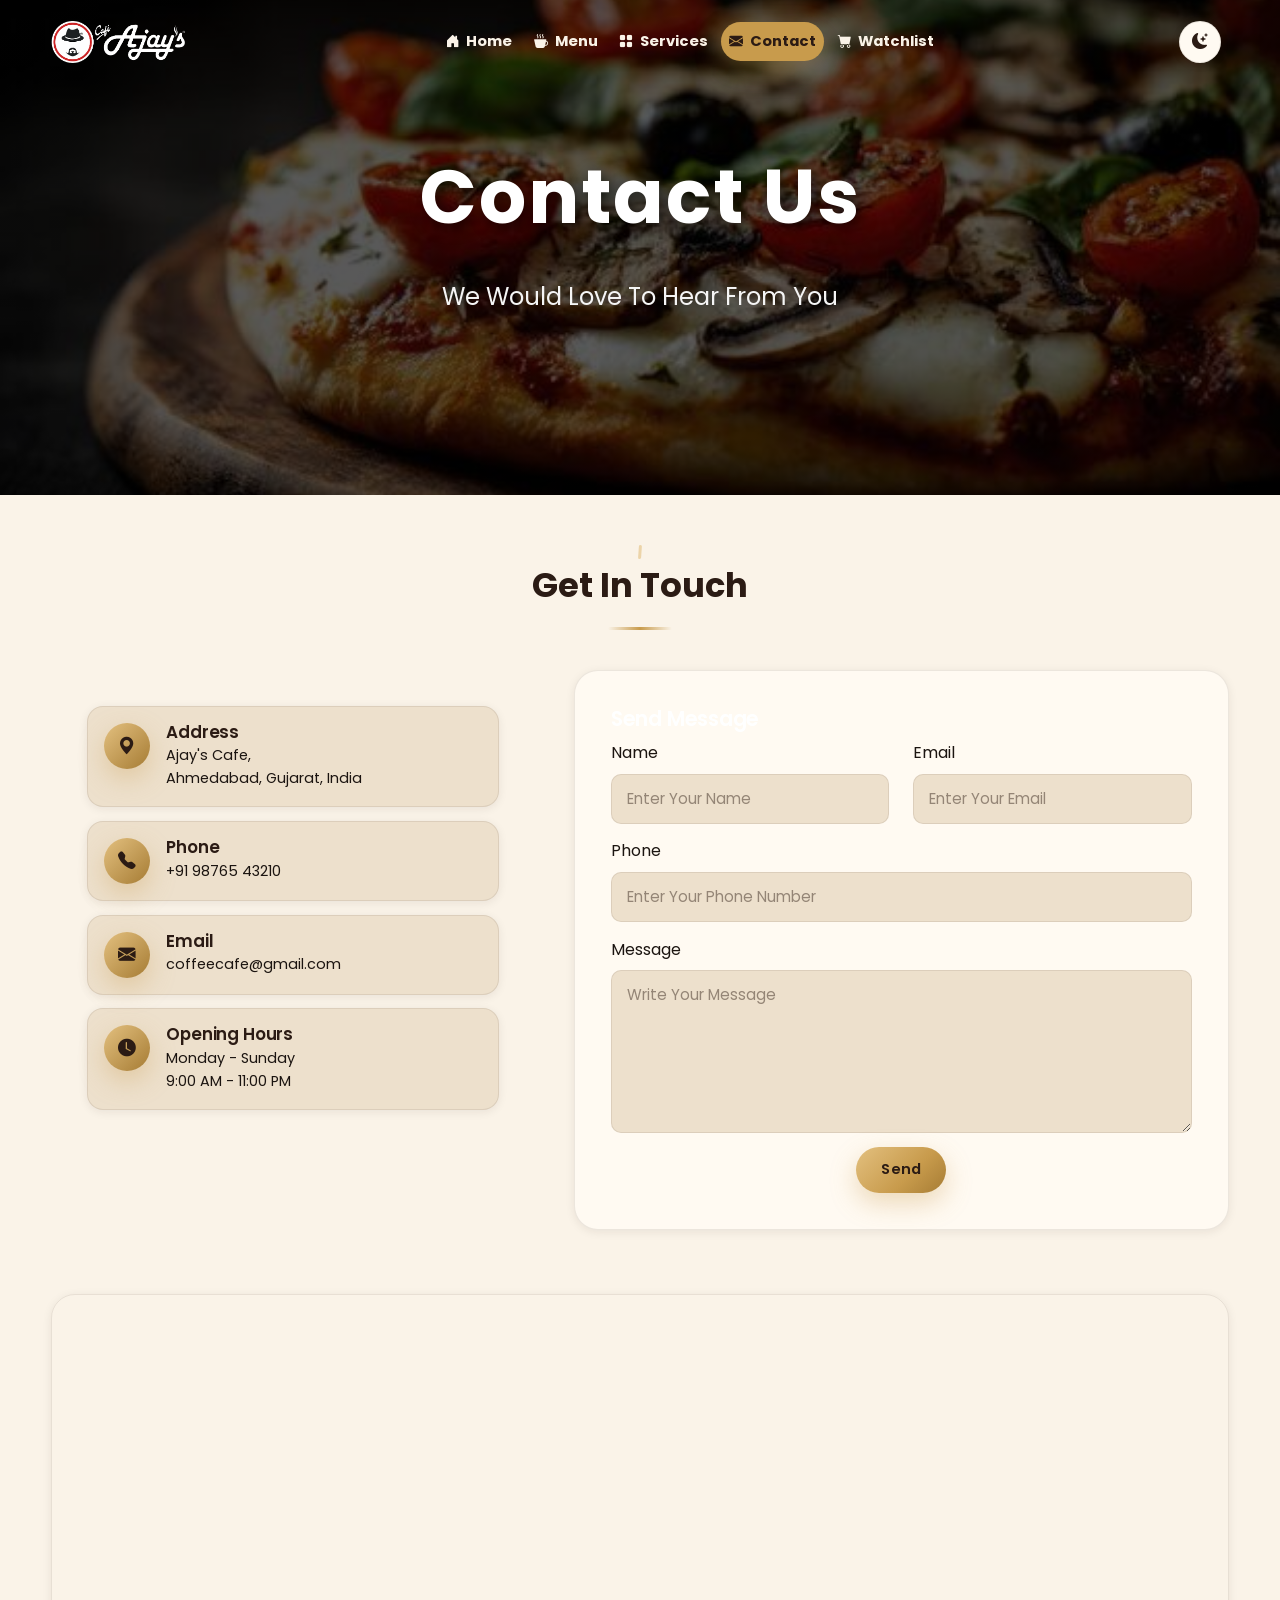
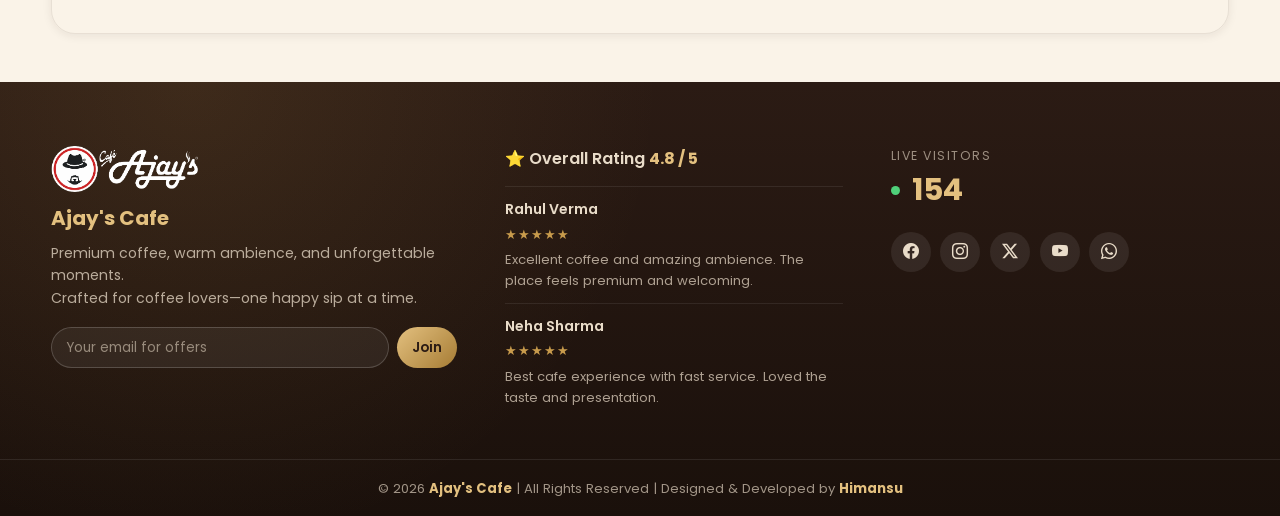
==== public/contact.html @ 46a24e61 "Add Ajays Cafe frontend" ====
<!doctype html>
<html lang="en">
  <head>
    <meta charset="UTF-8" />
    <meta name="viewport" content="width=device-width, initial-scale=1.0" />

    <title>Ajay's Cafe Contact</title>
    <link rel="icon" type="image/png" href="img/logo2.jpg" />

    <!-- Bootstrap CSS -->
    <link
      href="https://cdn.jsdelivr.net/npm/bootstrap@5.3.3/dist/css/bootstrap.min.css"
      rel="stylesheet"
    />

    <link rel="stylesheet" href="assets/style.css" />

    <!-- Google Font -->
    <link
      href="https://fonts.googleapis.com/css2?family=Poppins:wght@300;400;500;600;700&display=swap"
      rel="stylesheet"
    />

    <!-- Bootstrap Icons -->
    <link
      rel="stylesheet"
      href="https://cdn.jsdelivr.net/npm/bootstrap-icons@1.11.3/font/bootstrap-icons.min.css"
    />
    <style>
      /* Hero Section */

      .contact-hero {
        width: 100%;
        height: 55vh;
        background:
          linear-gradient(rgba(0, 0, 0, 0.65), rgba(0, 0, 0, 0.65)),
          url("img/coff3.jpeg");

        background-size: cover;
        background-position: center;
        display: flex;
        justify-content: center;
        align-items: center;
        text-align: center;
        position: relative;
      }

      .hero-content {
        animation: fadeUp 1.5s ease;
      }

      .contact-hero h1 {
        color: white;
        font-size: 75px;
        font-weight: 700;
        letter-spacing: 2px;
        text-shadow: 4px 4px 15px rgba(0, 0, 0, 0.7);
      }

      .contact-hero p {
        color: #f5f5f5;
        font-size: 24px;
        margin-top: 15px;
      }

      
    </style>
  </head>

  <body>
    <!-- ================= ALERT ================= -->
    <div class="custom-alert" id="alertBox">
      <i class="bi bi-check-circle-fill"></i>
      Message
    </div>

    <!-- ================= NAVBAR ================= -->
    <nav class="navbar navbar-expand-lg head">
      <div class="container-fluid">
        <!-- Logo -->
        <a class="navbar-brand" href="index.html">
          <img src="img/logo.png" alt="Ajay's Cafe" />
        </a>

        <!-- Right side -->
        <div class="d-flex align-items-center order-lg-3">
          <button
            id="themeToggle"
            type="button"
            class="btn btn-outline-light rounded-pill me-2"
            aria-label="Toggle dark mode"
          >
            <i class="bi bi-moon-stars-fill"></i>
          </button>

          <button
            class="navbar-toggler"
            type="button"
            data-bs-toggle="collapse"
            data-bs-target="#menu"
            aria-controls="menu"
            aria-expanded="false"
            aria-label="Toggle navigation"
          >
            <span class="navbar-toggler-icon"></span>
          </button>
        </div>

        <div class="collapse navbar-collapse justify-content-end" id="menu">
          <ul class="navbar-nav">
            <li class="nav-item">
              <a class="nav-link" href="index.html">
                <i class="bi bi-house-door-fill"></i>
               <strong>Home</strong>
              </a>
            </li>

            <li class="nav-item">
              <a class="nav-link" href="menu.html">
                <i class="bi bi-cup-hot-fill"></i>
                <strong>Menu</strong>
              </a>
            </li>

            <li class="nav-item">
              <a class="nav-link" href="services.html">
                <i class="bi bi-grid-fill"></i>
                <strong>Services</strong>
              </a>
            </li>

            <li class="nav-item">
              <a class="nav-link active" href="contact.html">
                <i class="bi bi-envelope-fill"></i>
                <strong>Contact</strong>
              </a>
            </li>

            <li class="nav-item">
              <a class="nav-link" href="watchlist.html">
                <i class="bi bi-cart-fill"></i>
                <strong>Watchlist</strong>
              </a>
            </li>
          </ul>
        </div>
      </div>
    </nav>

    <!-- ================= BANNER ================= -->
    <section class="contact-hero">
      <div class="hero-content">
        <h1>Contact Us</h1>

        <p>We Would Love To Hear From You</p>
      </div>
    </section>

    <!-- ================= GET IN TOUCH ================= -->
    <div class="title">Get In Touch</div>

    
      <div class="contact-container">
        <!-- Contact Information -->
        <div class="contact-info">
          <div class="info-box">
            <div class="icon-box"><i class="bi bi-geo-alt-fill"></i></div>
            <div class="info-text">
              <h4>Address</h4>
              <p>
                Ajay's Cafe,<br />
                Ahmedabad, Gujarat, India
              </p>
            </div>
          </div>

          <div class="info-box">
            <div class="icon-box"><i class="bi bi-telephone-fill"></i></div>
            <div class="info-text">
              <h4>Phone</h4>
              <p>+91 98765 43210</p>
            </div>
          </div>

          <div class="info-box">
            <div class="icon-box"><i class="bi bi-envelope-fill"></i></div>
            <div class="info-text">
              <h4>Email</h4>
              <p>coffeecafe@gmail.com</p>
            </div>
          </div>

          <div class="info-box">
            <div class="icon-box"><i class="bi bi-clock-fill"></i></div>
            <div class="info-text">
              <h4>Opening Hours</h4>
              <p>
                Monday - Sunday<br />
                9:00 AM - 11:00 PM
              </p>
            </div>
          </div>
        </div>

        <!-- Send Message -->
        <div class="contact-form">
          <h3>Send Message</h3>

          <form onsubmit="sendMessage(event)">
            <div class="row">
              <div class="col-md-6">
                <label for="name" class="form-label">Name</label>
                <input
                  type="text"
                  id="name"
                  class="form-control"
                  placeholder="Enter Your Name"
                />
              </div>

              <div class="col-md-6">
                <label for="email" class="form-label">Email</label>
                <input
                  type="email"
                  id="email"
                  class="form-control"
                  placeholder="Enter Your Email"
                />
              </div>
            </div>

            <label for="phone" class="form-label">Phone</label>
            <input
              type="tel"
              id="phone"
              class="form-control"
              placeholder="Enter Your Phone Number"
            />

            <label for="message" class="form-label">Message</label>
            <textarea
              id="message"
              class="form-control"
              rows="6"
              placeholder="Write Your Message"
            ></textarea>

            <center>
              <button type="submit" class="btn-custom">Send</button>
            </center>
          </form>
        </div>
      </div>
       <!-- ================= MAP ================= -->
    <div class="map-placeholder">
      <iframe
        src="https://www.google.com/maps?q=Ahmedabad,%20Gujarat,%20India&output=embed"
        title="Ajay's Cafe location"
        loading="lazy"
        allowfullscreen
        referrerpolicy="no-referrer-when-downgrade"
      ></iframe>
    </div>

    <!-- ================= FOOTER ================= -->
    <section class="reveal">
      <footer class="cafe-footer" aria-label="Ajay's Cafe footer">
        <div class="cafe-footer-inner">
          <!-- Left: Logo + Description -->
          <div class="footer-col">
            <img class="footer-logo" src="img/logo.png" alt="Ajay's Cafe" />
            <div class="footer-title">Ajay's Cafe</div>
            <p class="footer-desc">
              Premium coffee, warm ambience, and unforgettable moments.
              <br />
              Crafted for coffee lovers—one happy sip at a time.
            </p>
          </div>

          <!-- Center: Rating + Reviews -->
          <div class="footer-col">
            <div class="footer-rating">
              ⭐ Overall Rating <span>4.8 / 5</span>
            </div>

            <div class="review">
              <div class="review-name">Rahul Verma</div>
              <span class="review-stars">★★★★★</span>
              <p class="review-text">
                Excellent coffee and amazing ambience. The place feels premium
                and welcoming.
              </p>
            </div>

            <div class="review">
              <div class="review-name">Neha Sharma</div>
              <span class="review-stars">★★★★★</span>
              <p class="review-text">
                Best cafe experience with fast service. Loved the taste and
                presentation.
              </p>
            </div>
          </div>

          <!-- Right: Visitors + Social -->
          <div class="footer-col">
            <div class="visitor-wrap">
              <div class="visitor-label">Live Visitors</div>
              <div class="visitor-count"><span id="visitorCount">0</span></div>
            </div>

            <div class="social-row" aria-label="Social media links">
              <a
                class="social-icon"
                href="https://www.facebook.com/"
                aria-label="Facebook"
                target="_blank"
                rel="noopener noreferrer"
              >
                <i class="bi bi-facebook"></i>
              </a>
              <a
                class="social-icon"
                href="https://www.instagram.com/"
                aria-label="Instagram"
                target="_blank"
                rel="noopener noreferrer"
              >
                <i class="bi bi-instagram"></i>
              </a>
              <a
                class="social-icon"
                href="https://x.com/"
                aria-label="X (Twitter)"
                target="_blank"
                rel="noopener noreferrer"
              >
                <i class="bi bi-twitter-x"></i>
              </a>
              <a
                class="social-icon"
                href="https://www.youtube.com/"
                aria-label="YouTube"
                target="_blank"
                rel="noopener noreferrer"
              >
                <i class="bi bi-youtube"></i>
              </a>
              <a
                class="social-icon"
                href="https://wa.me/919558069919"
                aria-label="WhatsApp"
                target="_blank"
                rel="noopener noreferrer"
              >
                <i class="bi bi-whatsapp"></i>
              </a>
            </div>
          </div>
        </div>

        <div class="cafe-footer-bottom">
          © 2026 <strong>Ajay's Cafe</strong> | All Rights Reserved | Designed &
          Developed by <strong>Himansu</strong>
        </div>
      </footer>
    </section>

    <!-- Bootstrap JS -->
    <script src="https://cdn.jsdelivr.net/npm/bootstrap@5.3.3/dist/js/bootstrap.bundle.min.js"></script>
    <script src="assets/script.js"></script>
  </body>
</html>
---- public/assets/style.css ----
/*==============================================================================
  AJAY'S CAFE — PREMIUM STYLESHEET
  A luxury, warm, minimal coffee-shop identity built on Poppins, brewed
  browns, cream and a single gold accent. Signature motif: a rising
  "steam wisp" line used across loaders, titles and CTAs.
==============================================================================
  TABLE OF CONTENTS
  1.  Root Variables
  2.  Reset
  3.  Typography
  4.  Utilities
  5.  Navbar
  6.  Hero
  7.  Buttons
  8.  Cards
  9.  Sections
  10. Forms
  11. Footer
  12. Alerts
  13. Animations
  14. Dark Mode
  15. Responsive Breakpoints
==============================================================================*/

/*==============================================================================
  1. ROOT VARIABLES
==============================================================================*/
:root {
  /* -- Brand palette -------------------------------------------------- */
  --espresso: #2b1b14;        /* dark espresso — deep brown */
  --espresso-2: #3d271b;      /* lighter espresso for gradients */
  --coffee: #6f4831;          /* coffee brown — primary brand */
  --coffee-light: #8a5f42;    /* coffee brown, lighter */
  --cream: #faf3e8;           /* cream white background */
  --cream-2: #fffaf2;         /* brighter cream for cards */
  --beige: #ede0cc;           /* light beige secondary surface */
  --beige-2: #e4d3b6;         /* deeper beige for borders */
  --gold: #c89b4c;            /* gold accent */
  --gold-light: #e3c07f;      /* soft gold for glows */
  --gold-dark: #a67c34;       /* pressed gold */
  --ink: #1b1410;             /* soft black — text */
  --ink-soft: #4a3a30;        /* muted brown-black text */
  --happy:white;

  /* -- Semantic tokens -------------------------------------------------- */
  --bg: var(--cream);
  --bg-alt: var(--beige);
  --surface: var(--cream-2);
  --surface-border: rgba(43, 27, 20, 0.09);
  --text: var(--ink);
  --text-muted: var(--ink-soft);
  --text-inverse: var(--cream);
  --accent: var(--gold);
  --accent-strong: var(--gold-dark);
  --brand: var(--coffee);
  --brand-strong: var(--espresso);

  --nav-bg: rgba(250, 243, 232, 0.65);
  --nav-bg-solid: rgba(250, 243, 232, 0.92);
  --nav-border: rgba(43, 27, 20, 0.08);
  --nav-text: var(--espresso);

  --footer-bg: linear-gradient(180deg, var(--espresso) 0%, #1a100b 100%);
  --footer-text: #e9dcc9;

  --shadow-sm: 0 2px 10px rgba(43, 27, 20, 0.08);
  --shadow-md: 0 10px 30px rgba(43, 27, 20, 0.12);
  --shadow-lg: 0 24px 60px rgba(43, 27, 20, 0.18);
  --shadow-gold: 0 10px 26px rgba(200, 155, 76, 0.35);

  --radius-sm: 10px;
  --radius-md: 16px;
  --radius-lg: 24px;
  --radius-pill: 999px;

  --font-display: "Poppins", sans-serif;
  --font-body: "Poppins", sans-serif;

  --ease: cubic-bezier(0.22, 1, 0.36, 1);
  --transition-fast: 0.2s var(--ease);
  --transition: 0.35s var(--ease);
  --transition-slow: 0.6s var(--ease);

  --container-w: min(1240px, 92vw);
  --nav-h: clamp(64px, 8vw, 84px);
}

/*==============================================================================
  2. RESET
==============================================================================*/
*,
*::before,
*::after {
  box-sizing: border-box;
}

html {
  scroll-behavior: smooth;
  scroll-padding-top: var(--nav-h);
}

body {
  margin: 0;
  background: var(--bg);
  color: var(--text);
  font-family: var(--font-body);
  font-weight: 400;
  line-height: 1.6;
  overflow-x: hidden;
  -webkit-font-smoothing: antialiased;
  transition: background-color var(--transition), color var(--transition);
}

img {
  max-width: 100%;
  display: block;
}

a {
  color: inherit;
  text-decoration: none;
}

ul {
  list-style: none;
  margin: 0;
  padding: 0;
}

button {
  font-family: inherit;
  cursor: pointer;
}

input,
textarea,
select {
  font-family: inherit;
}

::selection {
  background: var(--gold);
  color: var(--espresso);
}

::-webkit-scrollbar {
  width: 10px;
}
::-webkit-scrollbar-track {
  background: var(--bg-alt);
}
::-webkit-scrollbar-thumb {
  background: var(--coffee);
  border-radius: var(--radius-pill);
  border: 2px solid var(--bg-alt);
}

:focus-visible {
  outline: 2px solid var(--gold);
  outline-offset: 3px;
  border-radius: 4px;
}

@media (prefers-reduced-motion: reduce) {
  *,
  *::before,
  *::after {
    animation-duration: 0.001ms !important;
    animation-iteration-count: 1 !important;
    transition-duration: 0.001ms !important;
    scroll-behavior: auto !important;
  }
}

/*==============================================================================
  3. TYPOGRAPHY
==============================================================================*/
h1,
h2,
h3,
h4,
h5,
h6 {
  font-family: var(--font-display);
  color: var(--happy);
  margin: 0 0 0.5em;
  line-height: 1.15;
  letter-spacing: -0.01em;
}

h1 {
  font-weight: 700;
  font-size: clamp(2.2rem, 4.5vw, 3.6rem);
}

h2 {
  font-weight: 600;
  font-size: clamp(1.6rem, 3vw, 2.4rem);
}

h3 {
  font-weight: 600;
  font-size: clamp(1.15rem, 1.6vw, 1.4rem);
}

h4 {
  font-weight: 600;
  font-size: 1.05rem;
}

p {
  margin: 0 0 1em;
  color: var(--happyhero);
}

.eyebrow {
  display: inline-flex;
  align-items: center;
  gap: 0.5em;
  font-size: 0.72rem;
  font-weight: 600;
  letter-spacing: 0.22em;
  text-transform: uppercase;
  color: var(--accent-strong);
}

.eyebrow::before {
  content: "";
  width: 22px;
  height: 2px;
  background: var(--gold);
  border-radius: 2px;
}

/* Section title — shared across every page, now with the signature
   gold underline + rising steam wisp motif */
.title {
  position: relative;
  width: fit-content;
  margin: clamp(2.5rem, 6vw, 4rem) auto clamp(1.75rem, 4vw, 2.5rem);
  padding: 0 0.35em 0.5em;
  text-align: center;
  font-family: var(--font-display);
  font-weight: 700;
  font-size: clamp(1.5rem, 3vw, 2.1rem);
  color: var(--brand-strong);
}

.title::after {
  content: "";
  position: absolute;
  left: 50%;
  bottom: 0;
  width: 64px;
  height: 3px;
  background: linear-gradient(90deg, transparent, var(--gold), transparent);
  transform: translateX(-50%);
  border-radius: var(--radius-pill);
}

.title::before {
  content: "";
  position: absolute;
  top: -14px;
  left: 50%;
  width: 3px;
  height: 14px;
  background: var(--gold-light);
  opacity: 0.6;
  transform: translateX(-50%) rotate(4deg);
  border-radius: var(--radius-pill);
  animation: steamRise 3.2s ease-in-out infinite;
}

/*==============================================================================
  4. UTILITIES
==============================================================================*/
.container-cafe {
  width: var(--container-w);
  margin-inline: auto;
}

.text-center {
  text-align: center;
}

.glass {
  background: rgba(255, 250, 242, 0.55);
  backdrop-filter: blur(16px) saturate(140%);
  -webkit-backdrop-filter: blur(16px) saturate(140%);
  border: 1px solid rgba(255, 255, 255, 0.4);
}

.badge-gold {
  display: inline-block;
  padding: 0.3em 0.9em;
  border-radius: var(--radius-pill);
  background: linear-gradient(135deg, var(--gold-light), var(--gold));
  color: var(--espresso);
  font-size: 0.75rem;
  font-weight: 600;
  letter-spacing: 0.04em;
  box-shadow: var(--shadow-gold);
}

.center {
  text-align: center;
}

/* scroll-reveal base state — JS toggles .is-visible */
.reveal {
  opacity: 0;
  transform: translateY(36px);
  transition: opacity 0.8s var(--ease), transform 0.8s var(--ease);
  will-change: opacity, transform;
}

.reveal.is-visible {
  opacity: 1;
  transform: translateY(0);
}

.reveal.fade-left {
  transform: translateX(-48px);
}
.reveal.fade-left.is-visible {
  transform: translateX(0);
}

.reveal.fade-right {
  transform: translateX(48px);
}
.reveal.fade-right.is-visible {
  transform: translateX(0);
}

.reveal.zoom-in {
  transform: scale(0.92);
}
.reveal.zoom-in.is-visible {
  transform: scale(1);
}

/* lazy-loading fade for images */
img[loading="lazy"],
img.lazy-img {
  opacity: 0;
  transition: opacity 0.6s var(--ease);
}
img[loading="lazy"].is-loaded,
img.lazy-img.is-loaded {
  opacity: 1;
}

/*==============================================================================
  5. NAVBAR
==============================================================================*/
nav.head {
  position: fixed;
  inset: 0 0 auto 0;
  z-index: 1000;
  height: var(--nav-h);
  display: flex;
  align-items: center;
  background: transparent;
  border-bottom: 1px solid transparent;
  transition: background-color var(--transition), border-color var(--transition),
    box-shadow var(--transition), height var(--transition);
}

nav.head .container-fluid {
  width: var(--container-w);
  max-width: var(--container-w);
  margin-inline: auto;
  display: flex;
  align-items: center;
  justify-content: space-between;
  gap: 1.25rem;
  padding: 0;
}

nav.head.scrolled {
  height: calc(var(--nav-h) - 10px);
  background: var(--nav-bg);
  backdrop-filter: blur(18px) saturate(160%);
  -webkit-backdrop-filter: blur(18px) saturate(160%);
  border-bottom: 1px solid var(--nav-border);
  box-shadow: var(--shadow-sm);
}

.navbar-brand {
  display: inline-flex;
  align-items: center;
  gap: 0.6rem;
}

.navbar-brand img {
  height: 42px;
  width: auto;
  border-radius: 10px;
  transition: transform var(--transition-fast);
}

.navbar-brand:hover img {
  transform: rotate(-4deg) scale(1.05);
}

.navbar-collapse {
  flex-grow: 0;
}

.navbar-nav {
  display: flex;
  align-items: center;
  gap: 0.35rem;
  flex-wrap: wrap;
}

.nav-link {
  position: relative;
  display: inline-flex;
  align-items: center;
  gap: 0.45em;
  padding: 0.55em 1em;
  font-size: 0.92rem;
  font-weight: 500;
  color: var(--nav-text);
  border-radius: var(--radius-pill);
  transition: color var(--transition-fast), background var(--transition-fast);
}

.nav-link i {
  font-size: 0.95em;
  color: var(--accent-strong);
}

.nav-link:hover {
  color: var(--brand-strong);
  background: rgba(200, 155, 76, 0.14);
}

.nav-link.active {
  color: var(--espresso);
  background: var(--gold);
  box-shadow: var(--shadow-gold);
}

.nav-link.active i {
  color: var(--espresso);
}

/* Desktop nav bar is transparent and floats over the hero, which is always
   a dark espresso gradient regardless of theme — so before it scrolls to its
   opaque background, links must stay light/cream to remain visible. Once
   .scrolled adds the theme-aware nav-bg, the links switch to the normal
   theme-driven --nav-text color set above. Mobile keeps the default
   theme-aware color at all times because its dropdown panel is always
   opaque (see .navbar-collapse in the responsive breakpoints section). */
@media (min-width: 992px) {
  nav.head:not(.scrolled) .nav-link,
  nav.head:not(.scrolled) .nav-link i {
    color: var(--cream);
  }

  nav.head:not(.scrolled) .nav-link:hover {
    color: var(--cream-2);
    background: rgba(255, 255, 255, 0.16);
  }

  nav.head:not(.scrolled) .nav-link.active,
  nav.head:not(.scrolled) .nav-link.active i {
    color: var(--espresso);
  }
}

/* Theme toggle */
#themeToggle {
  width: 42px;
  height: 42px;
  padding: 0;
  display: inline-flex;
  align-items: center;
  justify-content: center;
  border-radius: 50%;
  border: 1px solid var(--nav-border);
  background: var(--surface);
  color: var(--brand-strong);
  box-shadow: var(--shadow-sm);
  transition: transform var(--transition-fast), background var(--transition-fast);
}

#themeToggle:hover {
  transform: rotate(18deg) scale(1.08);
  background: var(--gold);
  color: var(--espresso);
}

/* Bootstrap hamburger, restyled */
.navbar-toggler {
  border: 1px solid var(--nav-border);
  border-radius: var(--radius-sm);
  padding: 0.4rem 0.55rem;
  background: var(--surface);
  box-shadow: none;
}

.navbar-toggler:focus {
  box-shadow: 0 0 0 3px rgba(200, 155, 76, 0.35);
}

.navbar-toggler-icon {
  width: 1.3em;
  height: 1.3em;
  background-image: url("data:image/svg+xml,%3csvg xmlns='http://www.w3.org/2000/svg' viewBox='0 0 30 30'%3e%3cpath stroke='rgb(43,27,20)' stroke-linecap='round' stroke-miterlimit='10' stroke-width='2.4' d='M4 7h22M4 15h22M4 23h22'/%3e%3c/svg%3e");
}

@media (max-width: 991.98px) {
  .navbar-collapse {
    position: absolute;
    top: 100%;
    left: 0;
    right: 0;
    background: var(--nav-bg-solid);
    backdrop-filter: blur(20px);
    border-bottom: 1px solid var(--nav-border);
    box-shadow: var(--shadow-md);
    padding: 0.75rem var(--container-w) 1rem 1.25rem;
    padding-inline: 5vw;
  }

  .navbar-nav {
    flex-direction: column;
    align-items: stretch;
    gap: 0.25rem;
  }

  .nav-link {
    justify-content: flex-start;
    width: 100%;
    padding: 0.75em 1em;
  }
}

/*==============================================================================
  6. HERO
==============================================================================*/


/*==============================================================================
  7. BUTTONS
==============================================================================*/
.btn-custom {
  --btn-fg: var(--espresso);
  display: inline-flex;
  align-items: center;
  justify-content: center;
  gap: 0.5em;
  padding: 0.75em 1.7em;
  border: none;
  border-radius: var(--radius-pill);
  font-weight: 600;
  font-size: 0.92rem;
  letter-spacing: 0.01em;
  color: var(--btn-fg);
  background: linear-gradient(135deg, var(--gold-light), var(--gold) 60%, var(--gold-dark));
  box-shadow: var(--shadow-gold);
  cursor: pointer;
  position: relative;
  overflow: hidden;
  isolation: isolate;
  transition: transform var(--transition-fast), box-shadow var(--transition-fast), filter var(--transition-fast);
}

.btn-custom::before {
  content: "";
  position: absolute;
  inset: 0;
  z-index: -1;
  background: linear-gradient(135deg, var(--espresso), var(--coffee));
  opacity: 0;
  transition: opacity var(--transition-fast);
}

.btn-custom:hover {
  transform: translateY(-3px);
  box-shadow: 0 16px 30px rgba(200, 155, 76, 0.4);
}

.btn-custom:active {
  transform: translateY(-1px) scale(0.98);
}

.btn-custom:disabled {
  filter: grayscale(0.4);
  opacity: 0.6;
  cursor: not-allowed;
  transform: none;
}

/* Ripple element injected by JS */
.btn-custom .ripple {
  position: absolute;
  border-radius: 50%;
  background: rgba(255, 255, 255, 0.55);
  transform: scale(0);
  animation: rippleAnim 0.6s ease-out forwards;
  pointer-events: none;
}

/* Ghost / outline variant, used for secondary actions if needed */
.btn-outline {
  display: inline-flex;
  align-items: center;
  justify-content: center;
  gap: 0.5em;
  padding: 0.7em 1.6em;
  border-radius: var(--radius-pill);
  border: 1.5px solid var(--brand);
  color: var(--brand-strong);
  background: transparent;
  font-weight: 600;
  transition: all var(--transition-fast);
}

.btn-outline:hover {
  background: var(--brand);
  color: var(--cream);
}

/*==============================================================================
  8. CARDS
==============================================================================*/
/* Shared card skin applied to every card-like component on the site */
.card-box,
.menu-card,
.service-card,
.suggest-card,
.feature-card,
.booking-box,
.info-box,
.contact-form,
.main-card,
.customer-box {
  background: var(--surface);
  border: 1px solid var(--surface-border);
  border-radius: var(--radius-lg);
  box-shadow: var(--shadow-sm);
  transition: transform var(--transition), box-shadow var(--transition), border-color var(--transition);
}

.card-box:hover,
.menu-card:hover,
.service-card:hover,
.suggest-card:hover,
.feature-card:hover {
  transform: translateY(-8px);
  box-shadow: var(--shadow-lg);
  border-color: rgba(200, 155, 76, 0.4);
}

/* -- Home: services grid ------------------------------------------------- */
.grid {
  width: var(--container-w);
  margin-inline: auto;
  display: grid;
  grid-template-columns: repeat(3, 1fr);
  gap: clamp(1.25rem, 2.5vw, 2rem);
  padding-bottom: clamp(2rem, 5vw, 3.5rem);
}

.card-box {
  overflow: hidden;
}

.card-box img {
  width: 100%;
  height: 200px;
  object-fit: cover;
  transition: transform var(--transition-slow);
}

.card-box:hover img {
  transform: scale(1.08);
}

.card-content {
  padding: 1.4rem 1.4rem 1.7rem;
}

.card-content h3 {
  color: var(--brand-strong);
}

/* -- Home: top-food slider ------------------------------------------------ */

      /* ================= FOOD SLIDER ================= */

      .food-slider {
        width: 100%;
        overflow: hidden;
        margin-top: 40px;
        padding: 20px 0;
      }

      .food-track {
        display: flex;
        width: max-content;
        animation: scrollFood 35s linear infinite;
      }

      @keyframes scrollFood {
        0% {
          transform: translateX(0);
        }

        100% {
          transform: translateX(-50%);
        }
      }

      .food-card {
        width: 280px;
        margin: 0 18px;
        border-radius: 25px;
        overflow: hidden;
        background: var(--card);
        box-shadow: 0 15px 35px rgba(0, 0, 0, 0.15);
        position: relative;
        transition: 0.35s;
      }

      .food-card:hover {
        transform: translateY(-10px);
      }

      .food-card img {
        width: 100%;
        height: 240px;
        object-fit: cover;
      }

      .food-card h4 {
        text-align: center;
        padding: 18px;
        color: (var(--gold-dark));
        font-weight: 700;
      }

      .rank {
        position: absolute;
        top: 15px;
        left: 15px;
        width: 50px;
        height: 50px;
        background: linear-gradient(45deg, #6f4e37, #c08b5c);
        color: white;
        border-radius: 50%;
        display: flex;
        justify-content: center;
        align-items: center;
        font-size: 20px;
        font-weight: bold;
      }

/* -- Menu / Services / Watchlist grids ------------------------------------ */
.menu-grid,
.service-grid,
.suggestion-grid,
.feature-grid {
  width: var(--container-w);
  margin-inline: auto;
  display: grid;
  gap: clamp(1.1rem, 2.2vw, 1.75rem);
  padding-bottom: clamp(2rem, 5vw, 3.5rem);
}

.menu-grid,
.suggestion-grid {
  grid-template-columns: repeat(auto-fit, minmax(220px, 1fr));
}

.service-grid,
.feature-grid {
  grid-template-columns: repeat(3, 1fr);
}

.menu-card,
.suggest-card {
  overflow: hidden;
  text-align: center;
  padding-bottom: 1.4rem;
}

.menu-card img,
.suggest-card img {
  width: 100%;
  height: 160px;
  object-fit: cover;
  transition: transform var(--transition);
}

.menu-card:hover img,
.suggest-card:hover img {
  transform: scale(1.06);
}

.menu-card h3,
.suggest-card h3 {
  margin: 0.9rem 0 0.2rem;
  color: var(--brand-strong);
}

.menu-card p,
.suggest-card p {
  padding: 0 1rem;
  font-size: 0.88rem;
}

.price {
  display: inline-block;
  margin-bottom: 0.85rem;
  padding: 0.25em 0.9em;
  font-weight: 700;
  color: var(--espresso);
  background: var(--beige);
  border-radius: var(--radius-pill);
}

.rating {
  color: var(--gold-dark);
  letter-spacing: 0.1em;
  margin-bottom: 0.4rem;
}

.service-card,
.feature-card {
  text-align: center;
}

.service-card {
  overflow: hidden;
  padding-bottom: 1.75rem;
}

.service-card img {
  width: 100%;
  height: 190px;
  object-fit: cover;
  margin-bottom: 1.1rem;
  transition: transform var(--transition-slow);
}

.service-card:hover img {
  transform: scale(1.06);
}

.service-card h3,
.service-card p {
  padding-inline: 1.25rem;
}

.feature-card {
  padding: 1.75rem 1.5rem;
}

.feature-card {
  background: linear-gradient(155deg, var(--surface), var(--beige));
}

.feature-card h4 {
  color: var(--brand-strong);
}

/*==============================================================================
  9. SECTIONS
==============================================================================*/
section {
  position: relative;
}

.about {
  width: min(820px, 90vw);
  margin: 0 auto;
  text-align: center;
  padding: clamp(2rem, 6vw, 4rem) 1rem clamp(3rem, 7vw, 5rem);
}

.about h1 {
  color: var(--brand-strong);
}

.about p {
  font-size: clamp(1rem, 1.4vw, 1.15rem);
}

/* Contact page */
.contact-hero {
  background: linear-gradient(150deg, var(--espresso), var(--coffee));
}

.contact-container {
  width: var(--container-w);
  margin: 0 auto clamp(2.5rem, 6vw, 4rem);
  display: grid;
  grid-template-columns: 0.85fr 1.15fr;
  gap: clamp(1.5rem, 3vw, 2.5rem);
}

.contact-info,
.contact-form {
  padding: clamp(1.5rem, 3vw, 2.25rem);
}

.info-box {
  display: flex;
  align-items: flex-start;
  gap: 1rem;
  padding: 1rem;
  margin-bottom: 0.85rem;
  border-radius: var(--radius-md);
  background: var(--bg-alt);
  transition: transform var(--transition-fast), background var(--transition-fast);
}

.info-box:hover {
  transform: translateX(6px);
  background: rgba(200, 155, 76, 0.16);
}

.icon-box {
  flex: none;
  width: 46px;
  height: 46px;
  display: grid;
  place-items: center;
  border-radius: 50%;
  background: linear-gradient(135deg, var(--gold-light), var(--gold-dark));
  color: var(--espresso);
  font-size: 1.1rem;
  box-shadow: var(--shadow-gold);
}

.info-text h4 {
  margin-bottom: 0.15rem;
  color: var(--brand-strong);
}

.info-text p {
  margin: 0;
  font-size: 0.9rem;
}

/* Services: booking boxes */
.booking-box {
  width: var(--container-w);
  margin: 0 auto clamp(2rem, 5vw, 3rem);
  padding: clamp(1.5rem, 3vw, 2.25rem);
}

.booking-box h2 {
  color: var(--brand-strong);
  margin-bottom: 1.1rem;
}

.booking-box .row {
  display: grid;
  grid-template-columns: 1fr 1fr;
  gap: 1rem;
  margin: 0 0 1rem;
}

.service-banner,
.feature-section {
  padding-block: clamp(1rem, 3vw, 2rem);
}

.feature-section {
  width: var(--container-w);
  margin-inline: auto;
}

/* Watchlist: main billing card */
.main-card {
  width: min(760px, 92vw);
  margin: 0 auto clamp(2rem, 5vw, 3rem);
  padding: clamp(1.5rem, 3vw, 2.25rem);
}

.section-title {
  font-weight: 700;
  font-size: 1.2rem;
  color: var(--brand-strong);
  margin-bottom: 1rem;
  padding-bottom: 0.6rem;
  border-bottom: 1px dashed var(--beige-2);
}

.cart-item {
  display: grid;
  grid-template-columns: auto 1fr auto auto;
  align-items: center;
  gap: 0.9rem;
  padding: 0.75rem 0.4rem;
  border-bottom: 1px solid var(--surface-border);
  animation: cartItemIn 0.4s var(--ease) both;
}

.cart-item.removing {
  animation: cartItemOut 0.35s var(--ease) forwards;
}

.cart-item img {
  width: 52px;
  height: 52px;
  object-fit: cover;
  border-radius: var(--radius-sm);
}

.cart-item-name {
  font-weight: 600;
  color: var(--text);
}

.cart-item-price {
  font-size: 0.82rem;
  color: var(--text-muted);
}

.qty-control {
  display: inline-flex;
  align-items: center;
  gap: 0.5rem;
  background: var(--bg-alt);
  border-radius: var(--radius-pill);
  padding: 0.2rem 0.45rem;
}

.qty-control button {
  width: 26px;
  height: 26px;
  border: none;
  border-radius: 50%;
  background: var(--surface);
  color: var(--brand-strong);
  font-weight: 700;
  box-shadow: var(--shadow-sm);
  transition: background var(--transition-fast), color var(--transition-fast);
}

.qty-control button:hover {
  background: var(--gold);
  color: var(--espresso);
}

.remove-item {
  border: none;
  background: transparent;
  color: #b3543f;
  font-size: 1.1rem;
  padding: 0.3rem;
  border-radius: 50%;
  transition: background var(--transition-fast), transform var(--transition-fast);
}

.remove-item:hover {
  background: rgba(179, 84, 63, 0.15);
  transform: scale(1.1);
}

.cart-empty {
  text-align: center;
  padding: 2rem 1rem;
  color: var(--text-muted);
}

.bill-box {
  margin-top: 1.25rem;
  padding-top: 1rem;
  border-top: 1px dashed var(--beige-2);
}

.bill-row {
  display: flex;
  justify-content: space-between;
  padding: 0.4rem 0;
  font-size: 0.95rem;
  color: var(--text-muted);
}

.bill-row span:last-child {
  font-weight: 600;
  color: var(--text);
  transition: color 0.3s var(--ease);
}

.bill-row.grand {
  margin-top: 0.5rem;
  padding-top: 0.75rem;
  border-top: 1px solid var(--surface-border);
  font-size: 1.15rem;
  font-weight: 700;
  color: var(--brand-strong);
}

.bill-row.grand span:last-child {
  color: var(--accent-strong);
  font-size: 1.25rem;
}

.bill-row.price-pulse span:last-child {
  animation: pricePulse 0.5s var(--ease);
}

/* Customer details drawer/popup */
.customer-box {
  width: min(560px, 92vw);
  margin: 0 auto clamp(2rem, 5vw, 3rem);
  padding: clamp(1.5rem, 3vw, 2.25rem);
  transform: translateY(24px) scale(0.98);
  opacity: 0;
  max-height: 0;
  overflow: hidden;
  transition: opacity var(--transition-slow), transform var(--transition-slow), max-height var(--transition-slow);
}

.customer-box.open {
  opacity: 1;
  transform: translateY(0) scale(1);
  max-height: 1200px;
}

.customer-title {
  color: var(--brand-strong);
}

/* Ajay AI assistant widget */
.ajay-ai-btn {
  position: fixed;
  right: clamp(16px, 3vw, 28px);
  bottom: clamp(16px, 3vw, 28px);
  width: 58px;
  height: 58px;
  display: grid;
  place-items: center;
  border-radius: 50%;
  background: linear-gradient(135deg, var(--gold-light), var(--gold-dark));
  color: var(--espresso);
  font-weight: 700;
  box-shadow: var(--shadow-gold);
  z-index: 1200;
  cursor: pointer;
  animation: floatY 3.5s ease-in-out infinite;
  transition: transform var(--transition-fast);
}

.ajay-ai-btn:hover {
  transform: scale(1.1);
}

.ajay-ai-box {
  position: fixed;
  right: clamp(16px, 3vw, 28px);
  bottom: 96px;
  width: min(340px, 90vw);
  max-height: min(70vh, 520px);
  display: flex;
  flex-direction: column;
  background: var(--surface);
  border: 1px solid var(--surface-border);
  border-radius: var(--radius-lg);
  box-shadow: var(--shadow-lg);
  overflow: hidden;
  z-index: 1200;
  transform: translateY(20px) scale(0.95);
  opacity: 0;
  pointer-events: none;
  transition: opacity var(--transition), transform var(--transition);
}

.ajay-ai-box.open {
  opacity: 1;
  transform: translateY(0) scale(1);
  pointer-events: auto;
}

.ajay-ai-header {
  display: flex;
  align-items: center;
  justify-content: space-between;
  padding: 0.9rem 1.1rem;
  background: linear-gradient(135deg, var(--espresso), var(--coffee));
  color: var(--cream);
}

.ajay-ai-header h4 {
  margin: 0;
  color: var(--cream);
}

.close-ai {
  cursor: pointer;
  opacity: 0.8;
  transition: opacity var(--transition-fast), transform var(--transition-fast);
}

.close-ai:hover {
  opacity: 1;
  transform: rotate(90deg);
}

.ajay-ai-body {
  padding: 1rem;
  overflow-y: auto;
  display: flex;
  flex-direction: column;
  gap: 0.6rem;
}

.ai-message {
  background: var(--bg-alt);
  border-radius: var(--radius-md);
  padding: 0.8rem 0.9rem;
  font-size: 0.88rem;
  color: var(--text);
  animation: cartItemIn 0.35s var(--ease) both;
}

.ai-message strong {
  color: var(--accent-strong);
}

.option-btn {
  display: block;
  width: 100%;
  text-align: left;
  padding: 0.7em 0.9em;
  border: 1px solid var(--surface-border);
  border-radius: var(--radius-md);
  background: var(--surface);
  color: var(--text);
  font-size: 0.88rem;
  font-weight: 500;
  transition: background var(--transition-fast), border-color var(--transition-fast), transform var(--transition-fast);
}

.option-btn:hover {
  background: var(--gold);
  color: var(--espresso);
  border-color: var(--gold);
  transform: translateX(4px);
}

/* Back to top */
.back-to-top {
  position: fixed;
  left: clamp(16px, 3vw, 28px);
  bottom: clamp(16px, 3vw, 28px);
  width: 46px;
  height: 46px;
  display: grid;
  place-items: center;
  border-radius: 50%;
  background: var(--surface);
  color: var(--brand-strong);
  border: 1px solid var(--surface-border);
  box-shadow: var(--shadow-md);
  z-index: 1100;
  opacity: 0;
  visibility: hidden;
  transform: translateY(12px);
  transition: opacity var(--transition-fast), transform var(--transition-fast), background var(--transition-fast);
}

.back-to-top.show {
  opacity: 1;
  visibility: visible;
  transform: translateY(0);
}

.back-to-top:hover {
  background: var(--gold);
  color: var(--espresso);
}

/* Map (contact page) — iframe embed clipped to the card's rounded corners */
.map-placeholder {
  width: var(--container-w);
  margin: 0 auto clamp(2rem, 5vw, 3rem);
  height: clamp(220px, 32vw, 340px);
  border-radius: var(--radius-lg);
  overflow: hidden;
  border: 1px solid var(--surface-border);
  box-shadow: var(--shadow-sm);
}

.map-placeholder iframe {
  width: 100%;
  height: 100%;
  border: 0;
  display: block;
  filter: grayscale(0.15) contrast(1.02);
}

/*==============================================================================
  10. FORMS
==============================================================================*/
.form-control,
.form-select {
  width: 100%;
  padding: 0.85em 1em;
  margin-bottom: 0.9rem;
  border: 1.5px solid var(--surface-border);
  border-radius: var(--radius-sm);
  background: var(--bg-alt);
  color: var(--text);
  font-size: 0.94rem;
  transition: border-color var(--transition-fast), box-shadow var(--transition-fast), background var(--transition-fast), transform var(--transition-fast);
}

.form-control::placeholder {
  color: rgba(74, 58, 48, 0.55);
}

.form-control:focus,
.form-select:focus {
  outline: none;
  border-color: var(--gold);
  background: var(--surface);
  box-shadow: 0 0 0 4px rgba(200, 155, 76, 0.18);
  transform: translateY(-1px);
}

.form-control.field-invalid {
  border-color: #c0503c;
  animation: shake 0.4s ease;
}

.form-control.field-valid {
  border-color: #4c8c5a;
}

textarea.form-control {
  resize: vertical;
  min-height: 120px;
}

select.form-select,
select.form-control {
  -webkit-appearance: none;
  -moz-appearance: none;
  appearance: none;
  background: var(--bg-alt)
    url("data:image/svg+xml,%3csvg xmlns='http://www.w3.org/2000/svg' viewBox='0 0 20 20' fill='%236f4831'%3e%3cpath fill-rule='evenodd' d='M5.23 7.21a.75.75 0 011.06.02L10 11.17l3.71-3.94a.75.75 0 111.08 1.04l-4.25 4.5a.75.75 0 01-1.08 0l-4.25-4.5a.75.75 0 01.02-1.06z' clip-rule='evenodd'/%3e%3c/svg%3e")
    no-repeat right 1em center / 1em;
  padding-right: 2.5em;
}

.contact-form form,
.booking-box form {
  display: flex;
  flex-direction: column;
}

/* generic data table utility, ready for future tabular content */
.data-table {
  width: 100%;
  border-collapse: collapse;
  background: var(--surface);
  border-radius: var(--radius-md);
  overflow: hidden;
  box-shadow: var(--shadow-sm);
}

.data-table th,
.data-table td {
  padding: 0.75em 1em;
  text-align: left;
  border-bottom: 1px solid var(--surface-border);
}

.data-table th {
  background: var(--bg-alt);
  color: var(--brand-strong);
  font-weight: 600;
}

/* search bar */
.search-section {
  width: var(--container-w);
  margin: -34px auto 0;
  position: relative;
  z-index: 5;
}

.search-box {
  position: relative;
  max-width: 560px;
  margin: 0 auto;
}

.search-box input {
  width: 100%;
  padding: 1em 3em 1em 1.4em;
  border-radius: var(--radius-pill);
  border: 1px solid var(--surface-border);
  background: var(--surface);
  box-shadow: var(--shadow-md);
  font-size: 0.95rem;
  transition: box-shadow var(--transition-fast), transform var(--transition-fast);
}

.search-box input:focus {
  outline: none;
  box-shadow: 0 0 0 4px rgba(200, 155, 76, 0.2), var(--shadow-md);
  transform: translateY(-1px);
}

.search-box i {
  position: absolute;
  right: 1.3em;
  top: 50%;
  transform: translateY(-50%);
  color: var(--accent-strong);
}

/* Newsletter block (injected into footer by JS) */
.newsletter {
  margin-top: 1.1rem;
  display: flex;
  gap: 0.5rem;
}

.newsletter input {
  flex: 1;
  padding: 0.65em 1em;
  border-radius: var(--radius-pill);
  border: 1px solid rgba(255, 255, 255, 0.18);
  background: rgba(255, 255, 255, 0.06);
  color: var(--footer-text);
  font-size: 0.85rem;
}

.newsletter input::placeholder {
  color: rgba(233, 220, 201, 0.55);
}

.newsletter input:focus {
  outline: none;
  border-color: var(--gold);
}

.newsletter button {
  padding: 0.65em 1.1em;
  border: none;
  border-radius: var(--radius-pill);
  background: linear-gradient(135deg, var(--gold-light), var(--gold-dark));
  color: var(--espresso);
  font-weight: 600;
  font-size: 0.85rem;
  transition: transform var(--transition-fast);
}

.newsletter button:hover {
  transform: scale(1.05);
}

/*==============================================================================
  11. FOOTER
==============================================================================*/
.cafe-footer {
  background: var(--footer-bg);
  color: var(--footer-text);
  padding-top: clamp(2.5rem, 6vw, 4rem);
  position: relative;
  overflow: hidden;
}

.cafe-footer::before {
  content: "";
  position: absolute;
  inset: 0;
  background: radial-gradient(circle at 15% 0%, rgba(200, 155, 76, 0.12), transparent 40%);
  pointer-events: none;
}

.cafe-footer-inner {
  width: var(--container-w);
  margin-inline: auto;
  display: grid;
  grid-template-columns: 1.2fr 1fr 1fr;
  gap: clamp(1.75rem, 4vw, 3rem);
  padding-bottom: clamp(1.75rem, 4vw, 2.5rem);
  position: relative;
}

.footer-logo {
  height: 46px;
  margin-bottom: 0.6rem;
  border-radius: 10px;
}

.footer-title {
  font-family: var(--font-display);
  font-weight: 700;
  font-size: 1.25rem;
  color: var(--gold-light);
  margin-bottom: 0.5rem;
}

.footer-desc {
  color: rgba(233, 220, 201, 0.75);
  font-size: 0.88rem;
}

.footer-rating {
  font-weight: 600;
  color: var(--footer-text);
  margin-bottom: 0.9rem;
}

.footer-rating span {
  color: var(--gold-light);
  font-weight: 700;
}

.review {
  padding: 0.7rem 0;
  border-top: 1px solid rgba(255, 255, 255, 0.08);
}

.review-name {
  font-weight: 600;
  font-size: 0.88rem;
  color: var(--footer-text);
}

.review-stars {
  color: var(--gold);
  letter-spacing: 0.08em;
  font-size: 0.8rem;
}

.review-text {
  font-size: 0.82rem;
  color: rgba(233, 220, 201, 0.7);
  margin: 0.2rem 0 0;
}

.visitor-wrap {
  margin-bottom: 1.1rem;
}

.visitor-label {
  font-size: 0.78rem;
  text-transform: uppercase;
  letter-spacing: 0.12em;
  color: rgba(233, 220, 201, 0.6);
}

.visitor-count {
  font-family: var(--font-display);
  font-weight: 700;
  font-size: 1.9rem;
  color: var(--gold-light);
  display: flex;
  align-items: center;
  gap: 0.4em;
}

.visitor-count::before {
  content: "";
  width: 9px;
  height: 9px;
  border-radius: 50%;
  background: #4fd07a;
  box-shadow: 0 0 0 0 rgba(79, 208, 122, 0.6);
  animation: pulseDot 2s infinite;
}

.social-row {
  display: flex;
  gap: 0.6rem;
}

.social-icon {
  width: 40px;
  height: 40px;
  display: grid;
  place-items: center;
  border-radius: 50%;
  background: rgba(255, 255, 255, 0.08);
  color: var(--footer-text);
  transition: background var(--transition-fast), color var(--transition-fast), transform var(--transition-fast);
}

.social-icon:hover {
  background: var(--gold);
  color: var(--espresso);
  transform: translateY(-4px);
}

.cafe-footer-bottom {
  border-top: 1px solid rgba(255, 255, 255, 0.09);
  text-align: center;
  padding: 1.1rem 1rem;
  font-size: 0.82rem;
  color: rgba(233, 220, 201, 0.65);
}

.cafe-footer-bottom strong {
  color: var(--gold-light);
}

/*==============================================================================
  12. ALERTS
==============================================================================*/
.custom-alert {
  position: fixed;
  top: 20px;
  right: 20px;
  z-index: 2000;
  display: flex;
  align-items: center;
  gap: 0.6em;
  padding: 0.9em 1.3em;
  border-radius: var(--radius-md);
  background: linear-gradient(135deg, #3f8a54, #2f6b40);
  color: #fff;
  font-weight: 600;
  font-size: 0.9rem;
  box-shadow: var(--shadow-lg);
  transform: translateX(140%);
  opacity: 0;
  transition: transform var(--transition), opacity var(--transition);
}

.custom-alert.show {
  transform: translateX(0);
  opacity: 1;
}

.custom-alert.error {
  background: linear-gradient(135deg, #c0503c, #96392a);
}

.custom-alert i {
  font-size: 1.1rem;
}

/*==============================================================================
  13. ANIMATIONS
==============================================================================*/
@keyframes heroFadeUp {
  from {
    opacity: 0;
    transform: translateY(28px);
  }
  to {
    opacity: 1;
    transform: translateY(0);
  }
}

@keyframes steamRise {
  0%,
  100% {
    transform: translateX(-50%) translateY(0) rotate(4deg);
    opacity: 0.15;
  }
  50% {
    transform: translateX(-50%) translateY(-8px) rotate(-3deg);
    opacity: 0.7;
  }
}

@keyframes floatY {
  0%,
  100% {
    transform: translateY(0);
  }
  50% {
    transform: translateY(-10px);
  }
}

@keyframes rippleAnim {
  to {
    transform: scale(3.2);
    opacity: 0;
  }
}

@keyframes cartItemIn {
  from {
    opacity: 0;
    transform: translateY(10px);
  }
  to {
    opacity: 1;
    transform: translateY(0);
  }
}

@keyframes cartItemOut {
  to {
    opacity: 0;
    transform: translateX(40px) scale(0.9);
    max-height: 0;
    padding: 0;
    margin: 0;
  }
}

@keyframes pricePulse {
  0% {
    transform: scale(1);
  }
  40% {
    transform: scale(1.18);
    color: var(--gold-dark);
  }
  100% {
    transform: scale(1);
  }
}

@keyframes pulseDot {
  0% {
    box-shadow: 0 0 0 0 rgba(79, 208, 122, 0.6);
  }
  70% {
    box-shadow: 0 0 0 8px rgba(79, 208, 122, 0);
  }
  100% {
    box-shadow: 0 0 0 0 rgba(79, 208, 122, 0);
  }
}

@keyframes shake {
  0%,
  100% {
    transform: translateX(0);
  }
  25% {
    transform: translateX(-6px);
  }
  75% {
    transform: translateX(6px);
  }
}

@keyframes spin {
  to {
    transform: rotate(360deg);
  }
}

/* -- Preloader ------------------------------------------------------------ */
#preloader {
  position: fixed;
  inset: 0;
  z-index: 9999;
  display: flex;
  flex-direction: column;
  align-items: center;
  justify-content: center;
  gap: 1rem;
  background: radial-gradient(circle at 50% 30%, var(--espresso-2), var(--espresso) 70%);
  transition: opacity 0.6s var(--ease), visibility 0.6s var(--ease);
}

#preloader.hidden {
  opacity: 0;
  visibility: hidden;
  pointer-events: none;
}

.loader-logo {
  width: 84px;
  height: 84px;
  border-radius: 20px;
  object-fit: cover;
  animation: floatY 2.2s ease-in-out infinite;
  box-shadow: var(--shadow-gold);
}

.loader-text {
  color: var(--cream);
  font-weight: 500;
  letter-spacing: 0.06em;
  font-size: 0.95rem;
  opacity: 0.85;
}

.loader-line {
  width: 180px;
  height: 3px;
  border-radius: var(--radius-pill);
  background: rgba(255, 255, 255, 0.12);
  overflow: hidden;
  position: relative;
}

.loader-line::after {
  content: "";
  position: absolute;
  inset: 0;
  width: 40%;
  background: linear-gradient(90deg, transparent, var(--gold), transparent);
  animation: loaderSlide 1.2s ease-in-out infinite;
}

@keyframes loaderSlide {
  0% {
    transform: translateX(-120%);
  }
  100% {
    transform: translateX(360%);
  }
}

.particle {
  position: absolute;
  width: 6px;
  height: 6px;
  border-radius: 50%;
  background: var(--gold-light);
  opacity: 0;
  animation: particleFloat 3.5s ease-in infinite;
}

.particle:nth-child(1) {
  left: 30%;
  bottom: 20%;
  animation-delay: 0s;
}
.particle:nth-child(2) {
  left: 45%;
  bottom: 15%;
  animation-delay: 0.6s;
}
.particle:nth-child(3) {
  left: 55%;
  bottom: 25%;
  animation-delay: 1.2s;
}
.particle:nth-child(4) {
  left: 65%;
  bottom: 18%;
  animation-delay: 1.8s;
}
.particle:nth-child(5) {
  left: 40%;
  bottom: 22%;
  animation-delay: 2.4s;
}

@keyframes particleFloat {
  0% {
    opacity: 0;
    transform: translateY(0) scale(0.6);
  }
  30% {
    opacity: 0.8;
  }
  100% {
    opacity: 0;
    transform: translateY(-140px) scale(1.1);
  }
}

/* -- Floating cart badge --------------------------------------------------- */
.floating-cart {
  position: fixed;
  right: clamp(16px, 3vw, 28px);
  bottom: clamp(16px, 3vw, 28px);
  width: 58px;
  height: 58px;
  display: grid;
  place-items: center;
  border-radius: 50%;
  background: linear-gradient(135deg, var(--espresso), var(--coffee));
  color: var(--cream);
  font-size: 1.25rem;
  box-shadow: var(--shadow-lg);
  z-index: 900;
  transition: transform var(--transition-fast);
}

.floating-cart:hover {
  transform: scale(1.08) rotate(-6deg);
}

.cart-badge {
  position: absolute;
  top: -6px;
  right: -6px;
  min-width: 22px;
  height: 22px;
  padding: 0 5px;
  display: grid;
  place-items: center;
  border-radius: 50%;
  background: var(--gold);
  color: var(--espresso);
  font-size: 0.72rem;
  font-weight: 700;
  box-shadow: var(--shadow-sm);
}

.cart-badge.bump {
  animation: pricePulse 0.4s var(--ease);
}

/*==============================================================================
  14. DARK MODE
==============================================================================*/
html[data-theme="dark"] {
  --bg: #17110d;
  --bg-alt: #221a14;
  --surface: #241b15;
  --surface-border: rgba(255, 245, 230, 0.09);
  --text: #f2e8da;
  --text-muted: #c9b9a6;
  --nav-bg: rgba(23, 17, 13, 0.6);
  --nav-bg-solid: rgba(23, 17, 13, 0.92);
  --nav-border: rgba(255, 245, 230, 0.08);
  --nav-text: #f2e8da;

  /* --brand-strong drives every card title, section heading, "Final Total"
     label, quantity-control icon color, etc. It defaults to dark espresso
     brown for the light theme; without this override it stayed dark brown
     in dark mode too and disappeared against the dark surfaces below. */
  --brand-strong: var(--gold-light);
}

html[data-theme="dark"] #themeToggle i::before {
  content: "\f5a1"; /* sun icon fallback handled in JS by swapping class */
}

html[data-theme="dark"] .form-control,
html[data-theme="dark"] .form-select,
html[data-theme="dark"] .search-box input {
  background: #2b2119;
  border-color: rgba(255, 245, 230, 0.12);
  color: var(--text);
}

html[data-theme="dark"] .form-control::placeholder {
  color: rgba(242, 232, 218, 0.4);
}

html[data-theme="dark"] select.form-select,
html[data-theme="dark"] select.form-control {
  background: #2b2119
    url("data:image/svg+xml,%3csvg xmlns='http://www.w3.org/2000/svg' viewBox='0 0 20 20' fill='%23e3c07f'%3e%3cpath fill-rule='evenodd' d='M5.23 7.21a.75.75 0 011.06.02L10 11.17l3.71-3.94a.75.75 0 111.08 1.04l-4.25 4.5a.75.75 0 01-1.08 0l-4.25-4.5a.75.75 0 01.02-1.06z' clip-rule='evenodd'/%3e%3c/svg%3e")
    no-repeat right 1em center / 1em;
}

html[data-theme="dark"] .navbar-toggler-icon {
  background-image: url("data:image/svg+xml,%3csvg xmlns='http://www.w3.org/2000/svg' viewBox='0 0 30 30'%3e%3cpath stroke='rgb(242,232,218)' stroke-linecap='round' stroke-miterlimit='10' stroke-width='2.4' d='M4 7h22M4 15h22M4 23h22'/%3e%3c/svg%3e");
}

html[data-theme="dark"] .price,
html[data-theme="dark"] .icon-box {
  color: var(--espresso);
}

html[data-theme="dark"] .map-placeholder {
  border-color: rgba(255, 245, 230, 0.09);
}

/*==============================================================================
  15. RESPONSIVE BREAKPOINTS
==============================================================================*/
@media (max-width: 1199.98px) {
  .contact-container {
    grid-template-columns: 1fr;
  }
}

@media (max-width: 991.98px) {
  .grid,
  .service-grid,
  .feature-grid {
    grid-template-columns: repeat(2, 1fr);
  }

  .cafe-footer-inner {
    grid-template-columns: 1fr 1fr;
  }
}

@media (max-width: 767.98px) {
  .grid,
  .service-grid,
  .feature-grid {
    grid-template-columns: 1fr;
  }

  .booking-box .row {
    grid-template-columns: 1fr;
  }

  .cafe-footer-inner {
    grid-template-columns: 1fr;
    text-align: center;
  }

  .social-row {
    justify-content: center;
  }

  .footer-rating,
  .visitor-wrap {
    display: flex;
    flex-direction: column;
    align-items: center;
  }

  .search-section {
    margin-top: -22px;
  }

  .cart-item {
    grid-template-columns: auto 1fr;
    row-gap: 0.4rem;
  }

  .cart-item .qty-control {
    grid-column: 1 / -1;
    justify-self: start;
  }
}

@media (max-width: 575.98px) {
  .ajay-ai-box {
    width: 92vw;
    right: 4vw;
  }

  .menu-grid,
  .suggestion-grid {
    grid-template-columns: 1fr;
  }

  .hero h1,
  .hero-overlay h1 {
    font-size: clamp(1.8rem, 8vw, 2.4rem);
  }
}
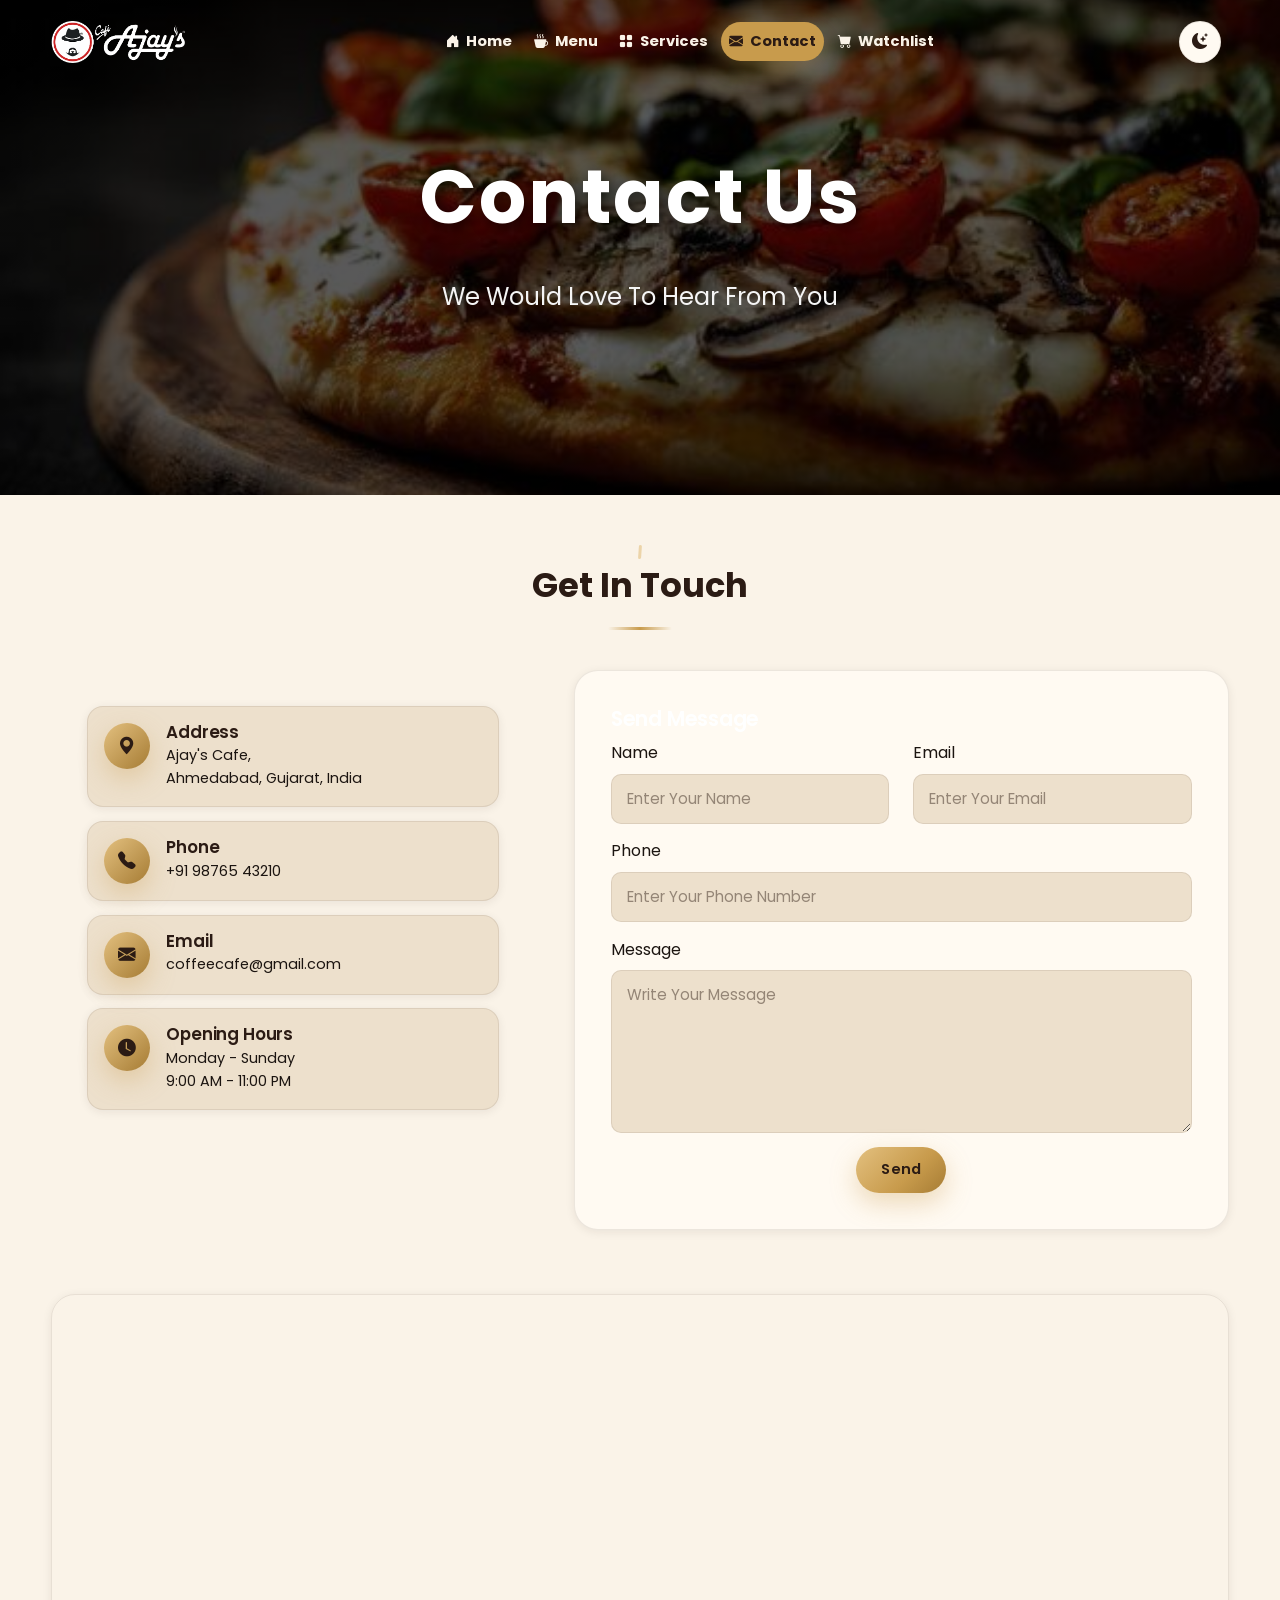
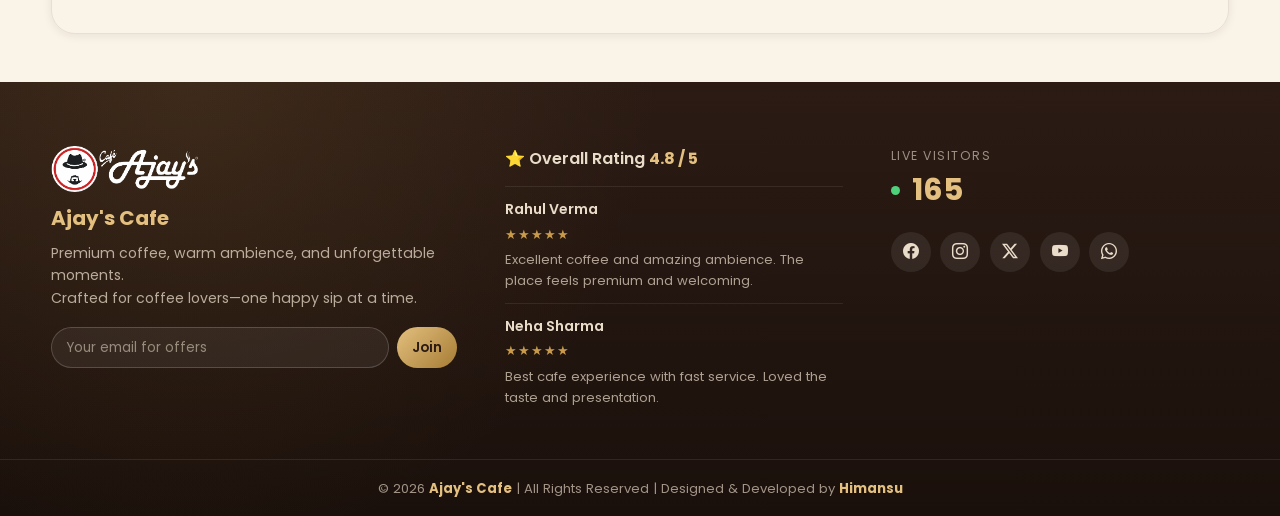
==== commit 0cb21d6f: "Obscure WhatsApp phone number in contact.html Updated WhatsApp link to hide phone number." ====
--- a/public/contact.html
+++ b/public/contact.html
@@ -348,7 +348,7 @@
               </a>
               <a
                 class="social-icon"
-                href="https://wa.me/919558069919"
+                href="https://wa.me/91********"
                 aria-label="WhatsApp"
                 target="_blank"
                 rel="noopener noreferrer"
@@ -370,4 +370,4 @@
     <script src="https://cdn.jsdelivr.net/npm/bootstrap@5.3.3/dist/js/bootstrap.bundle.min.js"></script>
     <script src="assets/script.js"></script>
   </body>
-</html>+</html>
